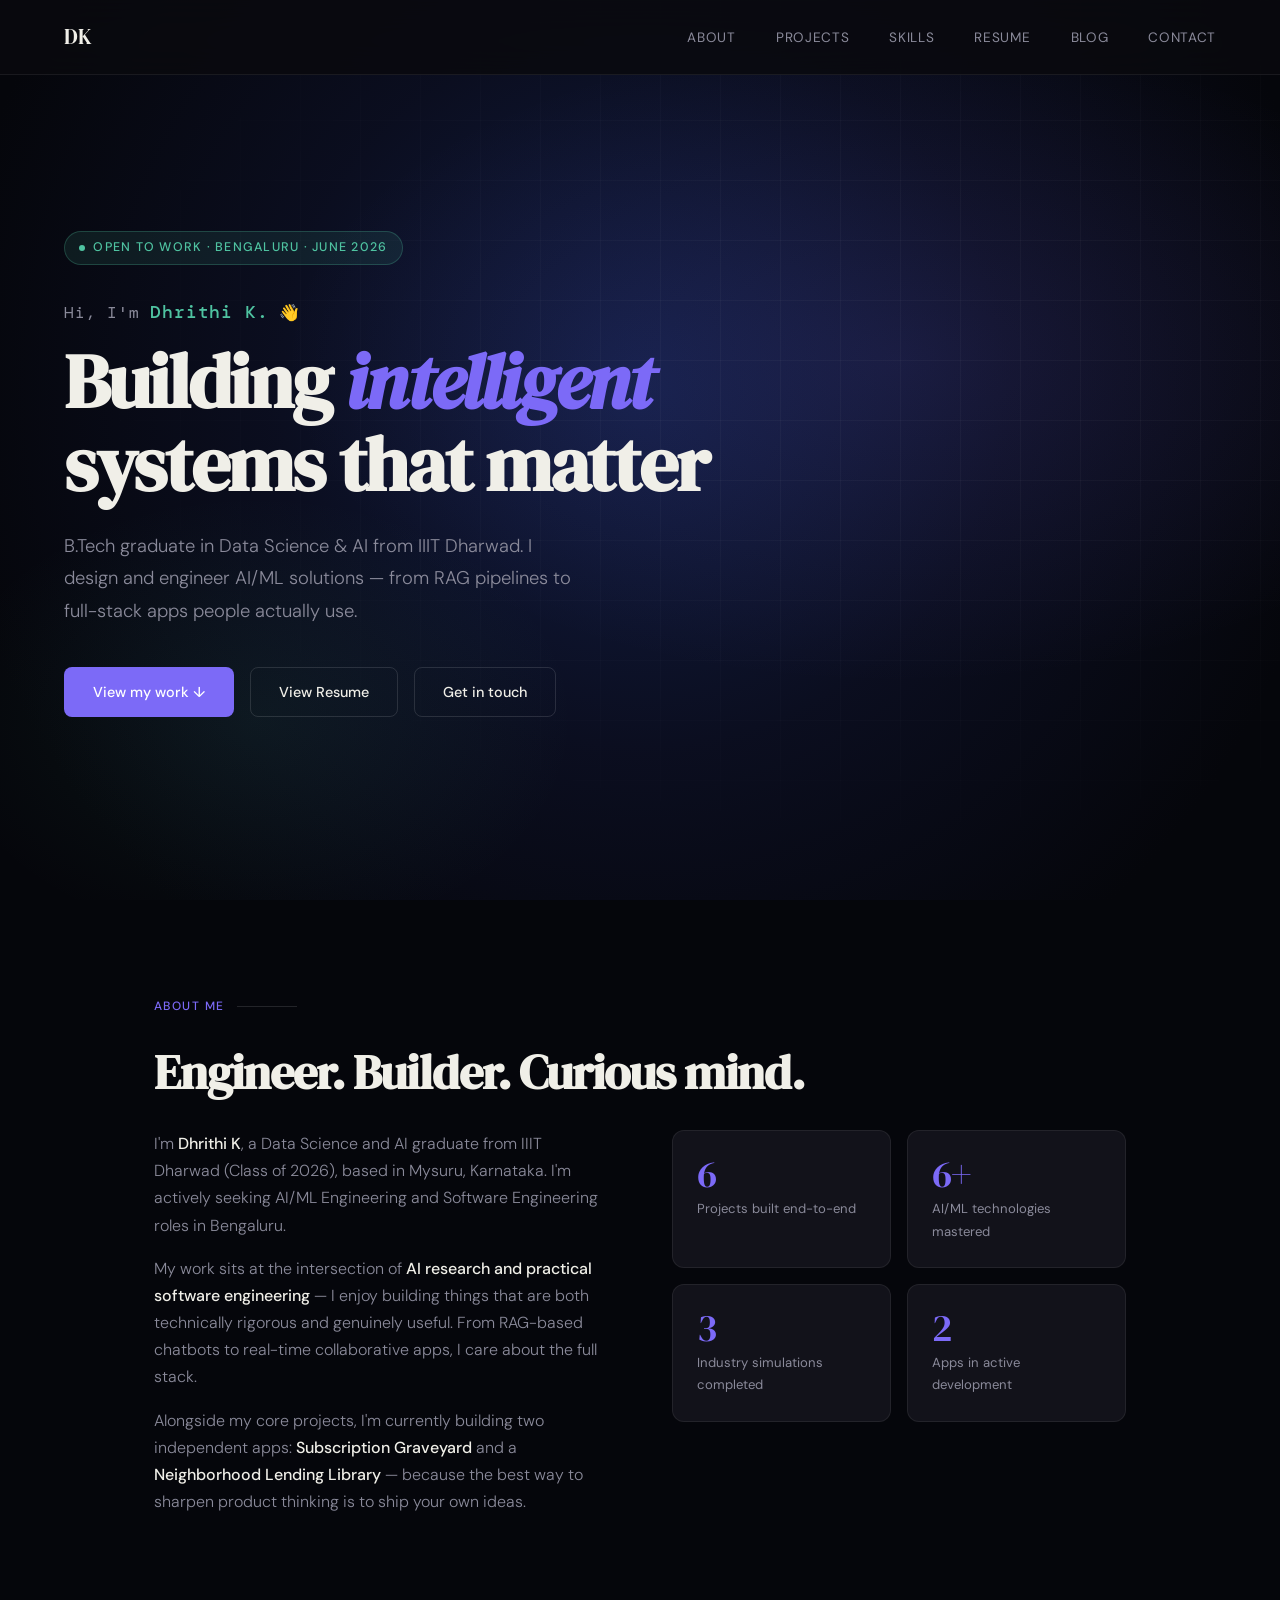
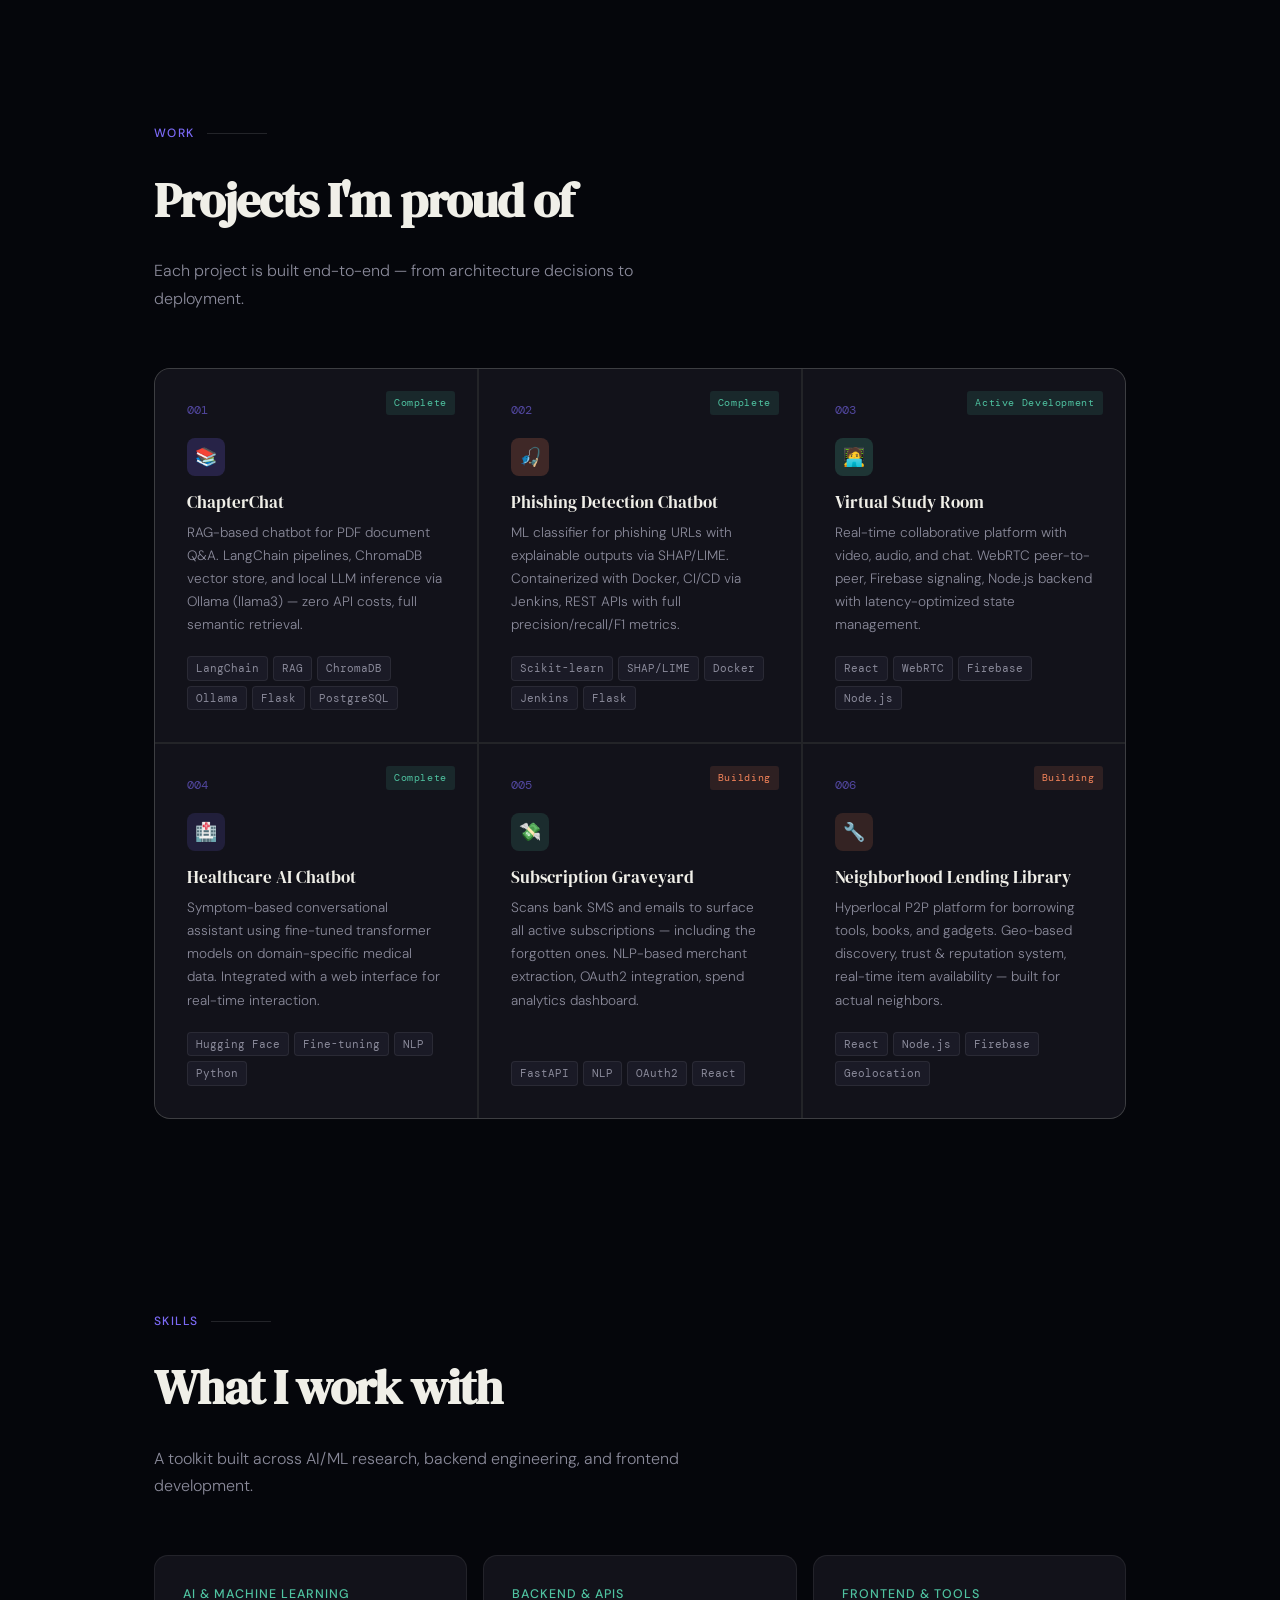
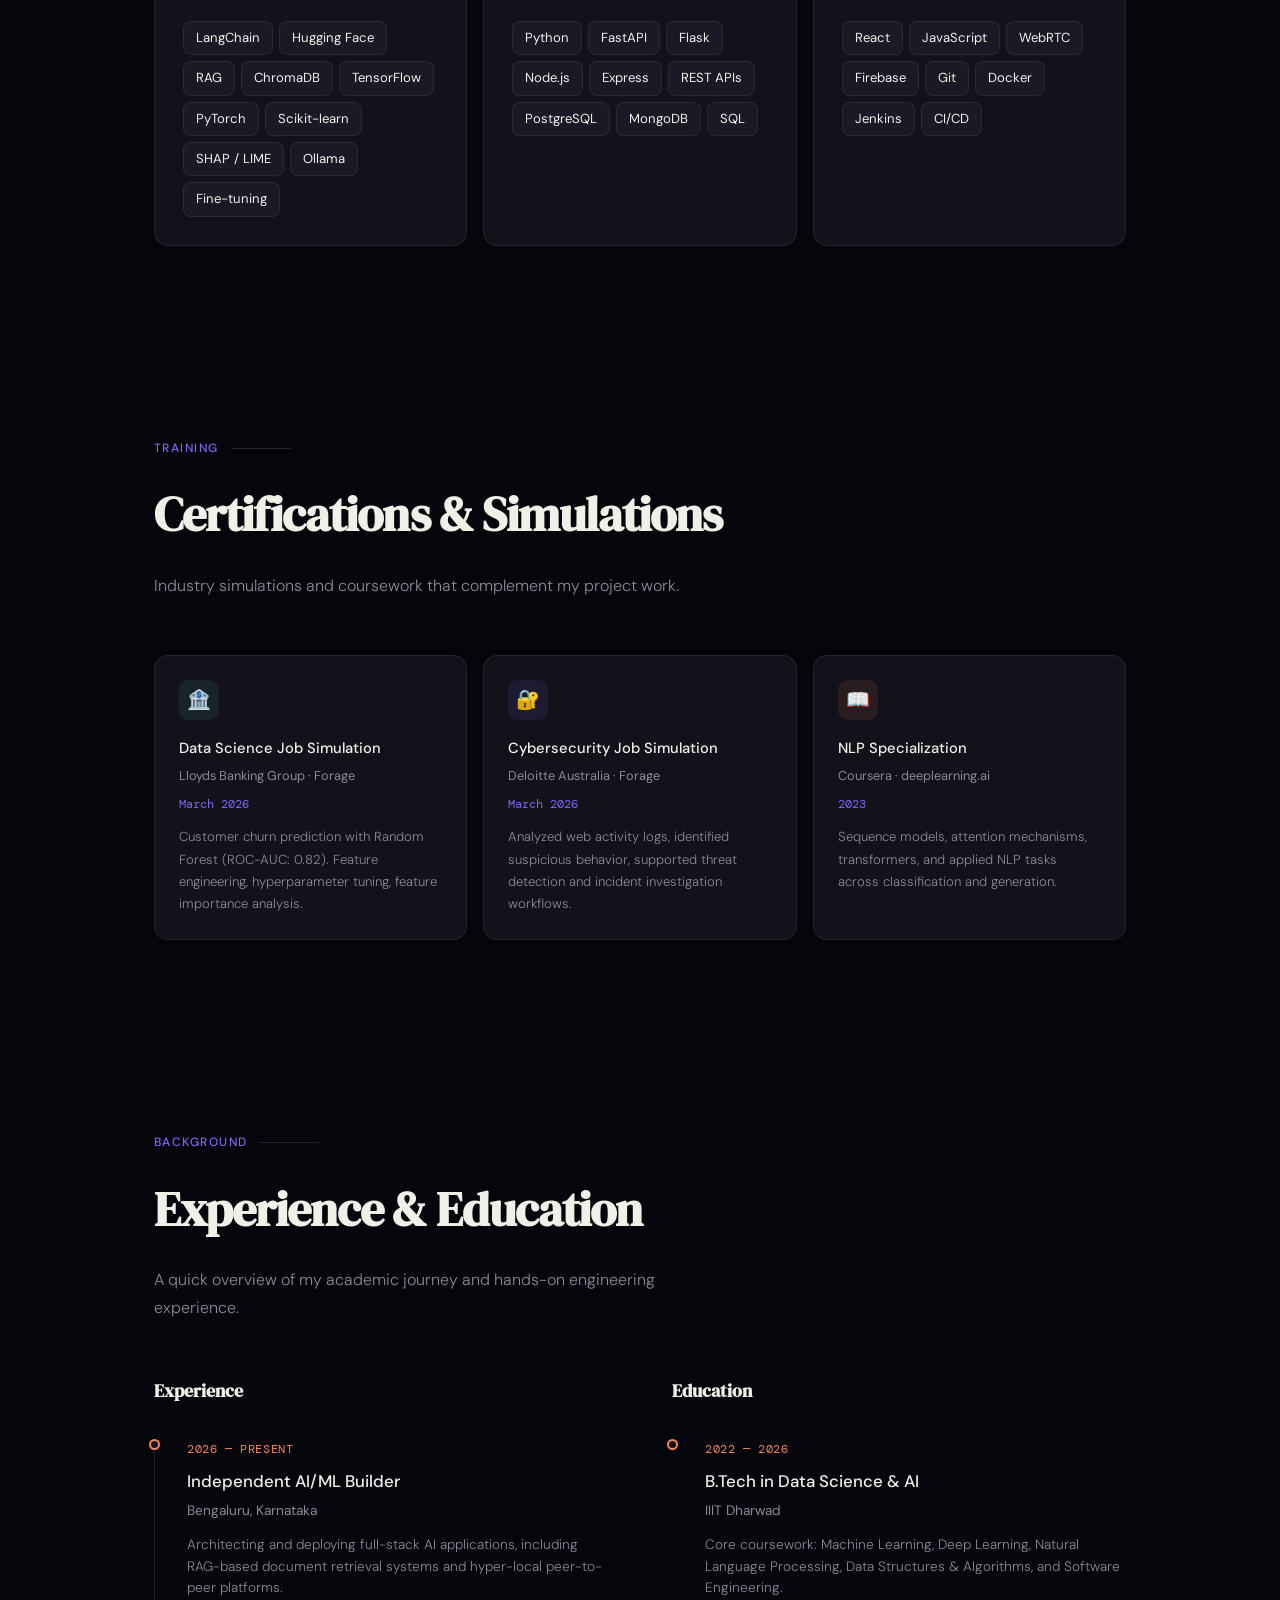
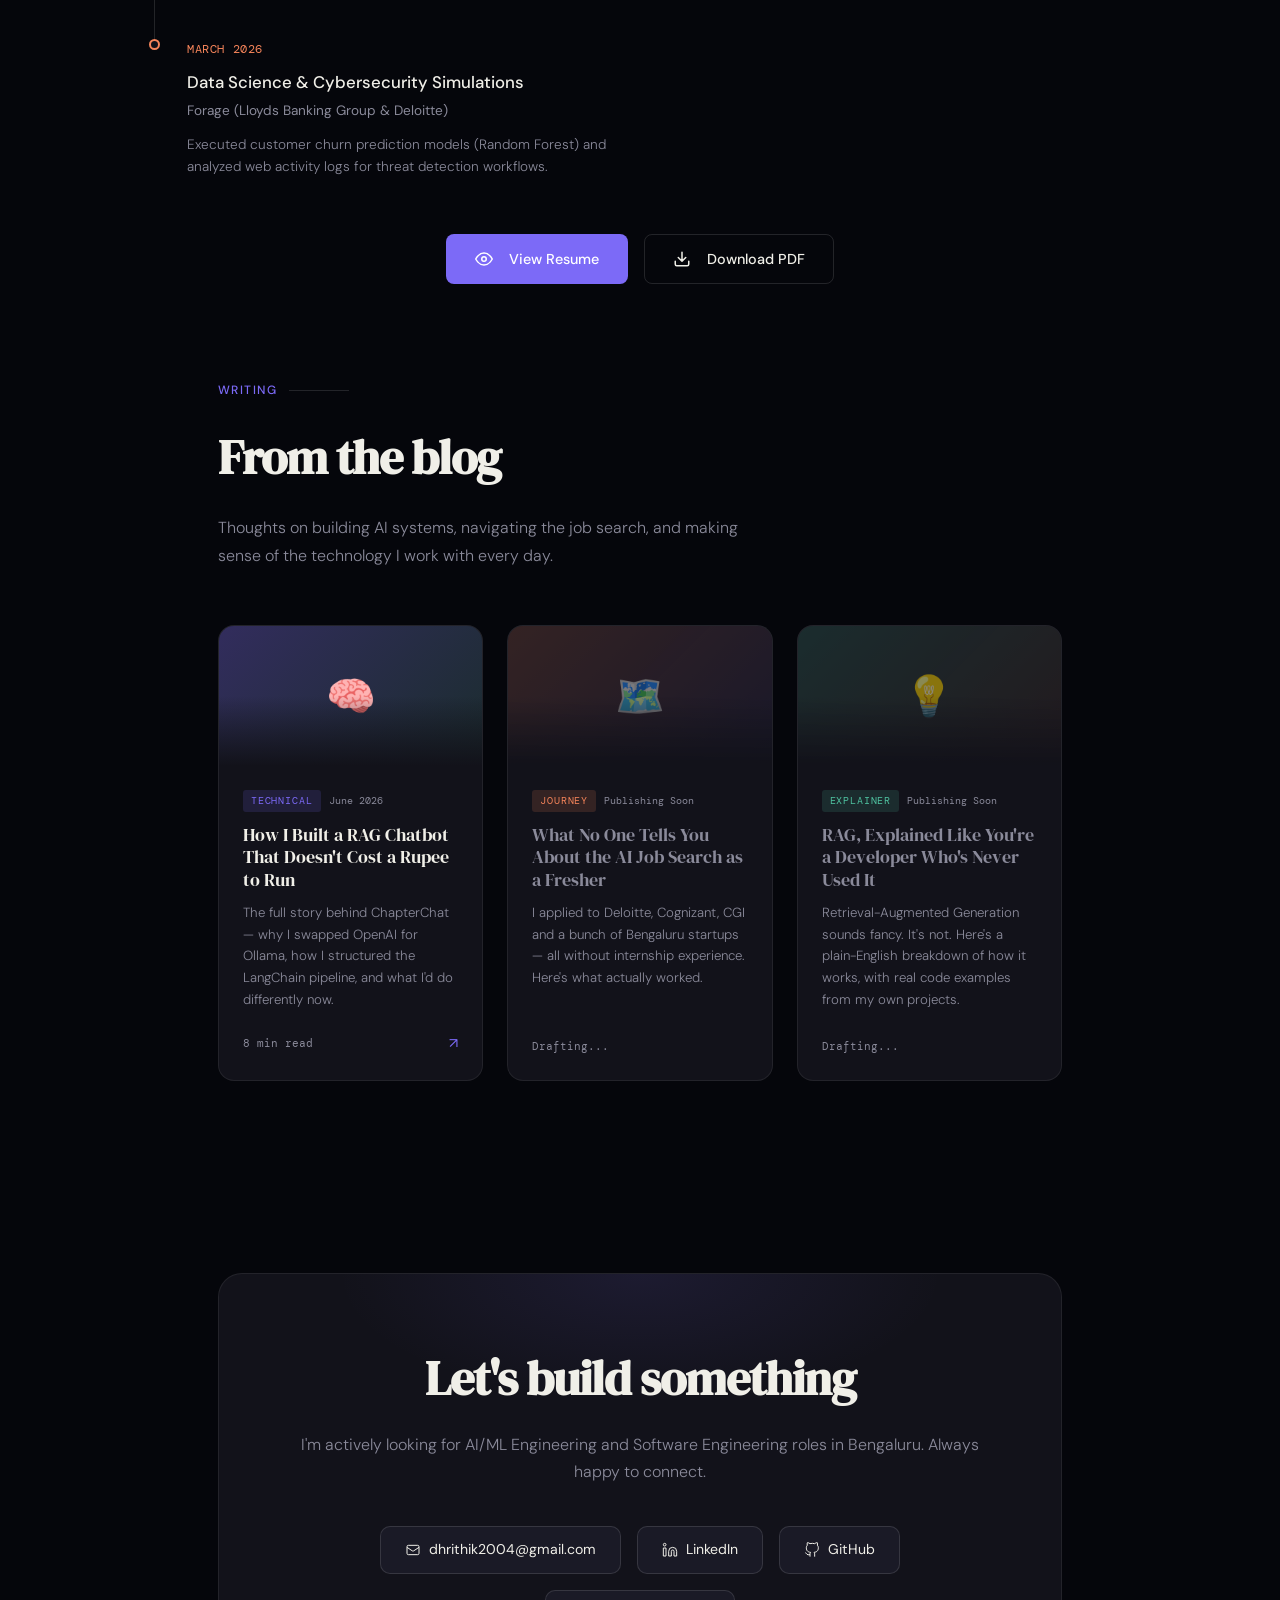
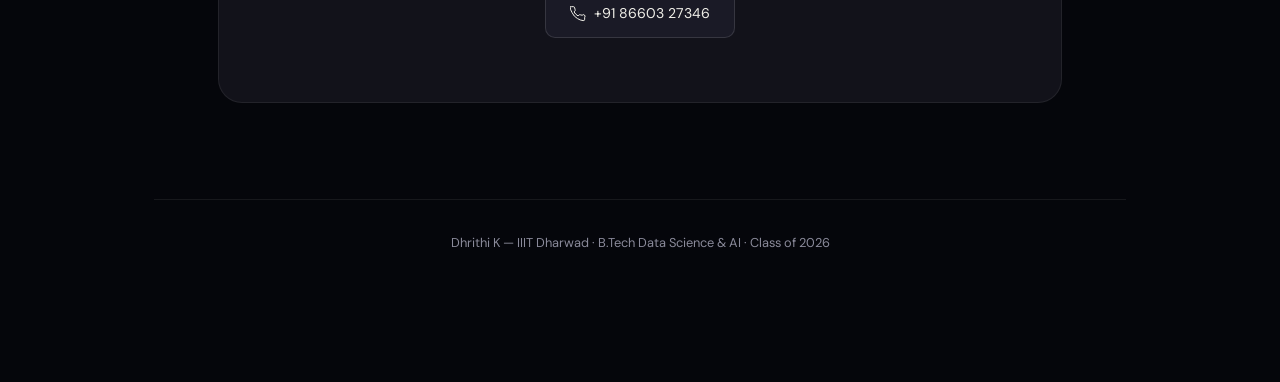
==== index.html @ 3d286304 "Add files via upload" ====
<!DOCTYPE html>
<html lang="en">
<head>
<meta charset="UTF-8">
<meta name="viewport" content="width=device-width, initial-scale=1.0">
<title>Dhrithi K — AI & Software Engineer</title>
<link rel="preconnect" href="https://fonts.googleapis.com">
<link rel="preconnect" href="https://fonts.gstatic.com" crossorigin>
<link href="https://fonts.googleapis.com/css2?family=DM+Serif+Display:ital@0;1&family=DM+Sans:opsz,wght@9..40,300;9..40,400;9..40,500&family=DM+Mono:wght@400;500&display=swap" rel="stylesheet">
<link rel="stylesheet" href="style.css">
</head>
<body>

<nav>
  <a href="#" class="nav-logo">DK</a>
  <ul class="nav-links">
    <li><a href="#about">About</a></li>
    <li><a href="#projects">Projects</a></li>
    <li><a href="#skills">Skills</a></li>
    <li><a href="#resume">Resume</a></li> 
    <li><a href="#blog">Blog</a></li>
    <li><a href="#contact">Contact</a></li>
  </ul>
</nav>

<div class="hero">
  <div class="hero-bg"></div>
  <div class="hero-grid"></div>
  <div class="hero-content">
    <div class="hero-tag">Open to Work · Bengaluru · June 2026</div>
    <div class="hero-name">Hi, I'm <span>Dhrithi K.</span> 👋</div>
    <h1>Building <em>intelligent</em><br>systems that matter</h1>
    <p class="hero-sub">B.Tech graduate in Data Science & AI from IIIT Dharwad. I design and engineer AI/ML solutions — from RAG pipelines to full-stack apps people actually use.</p>
    <!-- <div class="hero-actions">
      <a href="#projects" class="btn btn-primary">View my work ↓</a>
      <a href="#contact" class="btn btn-outline">Get in touch</a>
    </div> -->
    <div class="hero-actions">
      <a href="#projects" class="btn btn-primary">View my work ↓</a>
      <a href="Dhrithi_Resume.pdf" target="_blank" class="btn btn-outline">View Resume</a>
      <!-- <a href="Dhrithi_Resume.pdf" download class="btn btn-outline">Download</a> -->
      <a href="#contact" class="btn btn-outline">Get in touch</a>
    </div>

  </div>
</div>

<section id="about">
  <div class="section-label">About me</div>
  <h2>Engineer. Builder. Curious mind.</h2>
  <div class="about-grid fade-in">
    <div class="about-text">
      <p>I'm <strong>Dhrithi K</strong>, a Data Science and AI graduate from IIIT Dharwad (Class of 2026), based in Mysuru, Karnataka. I'm actively seeking AI/ML Engineering and Software Engineering roles in Bengaluru.</p>
      <p>My work sits at the intersection of <strong>AI research and practical software engineering</strong> — I enjoy building things that are both technically rigorous and genuinely useful. From RAG-based chatbots to real-time collaborative apps, I care about the full stack.</p>
      <p>Alongside my core projects, I'm currently building two independent apps: <strong>Subscription Graveyard</strong> and a <strong>Neighborhood Lending Library</strong> — because the best way to sharpen product thinking is to ship your own ideas.</p>
    </div>
    <div class="about-stats">
      <div class="stat-card"><div class="stat-num">6</div><div class="stat-label">Projects built end-to-end</div></div>
      <div class="stat-card"><div class="stat-num">6+</div><div class="stat-label">AI/ML technologies mastered</div></div>
      <div class="stat-card"><div class="stat-num">3</div><div class="stat-label">Industry simulations completed</div></div>
      <div class="stat-card"><div class="stat-num">2</div><div class="stat-label">Apps in active development</div></div>
    </div>
  </div>
</section>

<section id="projects">
  <div class="section-label">Work</div>
  <h2>Projects I'm proud of</h2>
  <p class="section-intro">Each project is built end-to-end — from architecture decisions to deployment.</p>
  <div class="projects-grid fade-in">
    <div class="project-card">
      <div class="project-number">001</div><span class="project-status status-live">Complete</span>
      <div class="project-icon">📚</div>
      <div class="project-name">ChapterChat</div>
      <p class="project-desc">RAG-based chatbot for PDF document Q&amp;A. LangChain pipelines, ChromaDB vector store, and local LLM inference via Ollama (llama3) — zero API costs, full semantic retrieval.</p>
      <div class="project-tags"><span class="tag">LangChain</span><span class="tag">RAG</span><span class="tag">ChromaDB</span><span class="tag">Ollama</span><span class="tag">Flask</span><span class="tag">PostgreSQL</span></div>
    </div>
    <div class="project-card">
      <div class="project-number">002</div><span class="project-status status-live">Complete</span>
      <div class="project-icon">🎣</div>
      <div class="project-name">Phishing Detection Chatbot</div>
      <p class="project-desc">ML classifier for phishing URLs with explainable outputs via SHAP/LIME. Containerized with Docker, CI/CD via Jenkins, REST APIs with full precision/recall/F1 metrics.</p>
      <div class="project-tags"><span class="tag">Scikit-learn</span><span class="tag">SHAP/LIME</span><span class="tag">Docker</span><span class="tag">Jenkins</span><span class="tag">Flask</span></div>
    </div>
    <div class="project-card">
      <div class="project-number">003</div><span class="project-status status-live">Active Development</span>
      <div class="project-icon">🧑‍💻</div>
      <div class="project-name">Virtual Study Room</div>
      <p class="project-desc">Real-time collaborative platform with video, audio, and chat. WebRTC peer-to-peer, Firebase signaling, Node.js backend with latency-optimized state management.</p>
      <div class="project-tags"><span class="tag">React</span><span class="tag">WebRTC</span><span class="tag">Firebase</span><span class="tag">Node.js</span></div>
    </div>
    <div class="project-card">
      <div class="project-number">004</div><span class="project-status status-live">Complete</span>
      <div class="project-icon">🏥</div>
      <div class="project-name">Healthcare AI Chatbot</div>
      <p class="project-desc">Symptom-based conversational assistant using fine-tuned transformer models on domain-specific medical data. Integrated with a web interface for real-time interaction.</p>
      <div class="project-tags"><span class="tag">Hugging Face</span><span class="tag">Fine-tuning</span><span class="tag">NLP</span><span class="tag">Python</span></div>
    </div>
    <div class="project-card">
      <div class="project-number">005</div><span class="project-status status-building">Building</span>
      <div class="project-icon">💸</div>
      <div class="project-name">Subscription Graveyard</div>
      <p class="project-desc">Scans bank SMS and emails to surface all active subscriptions — including the forgotten ones. NLP-based merchant extraction, OAuth2 integration, spend analytics dashboard.</p>
      <div class="project-tags"><span class="tag">FastAPI</span><span class="tag">NLP</span><span class="tag">OAuth2</span><span class="tag">React</span></div>
    </div>
    <div class="project-card">
      <div class="project-number">006</div><span class="project-status status-building">Building</span>
      <div class="project-icon">🔧</div>
      <div class="project-name">Neighborhood Lending Library</div>
      <p class="project-desc">Hyperlocal P2P platform for borrowing tools, books, and gadgets. Geo-based discovery, trust &amp; reputation system, real-time item availability — built for actual neighbors.</p>
      <div class="project-tags"><span class="tag">React</span><span class="tag">Node.js</span><span class="tag">Firebase</span><span class="tag">Geolocation</span></div>
    </div>
  </div>
</section>

<section id="skills">
  <div class="section-label">Skills</div>
  <h2>What I work with</h2>
  <p class="section-intro">A toolkit built across AI/ML research, backend engineering, and frontend development.</p>
  <div class="skills-grid fade-in">
    <div class="skill-group">
      <div class="skill-group-title">AI &amp; Machine Learning</div>
      <div class="skill-pills"><span class="skill-pill">LangChain</span><span class="skill-pill">Hugging Face</span><span class="skill-pill">RAG</span><span class="skill-pill">ChromaDB</span><span class="skill-pill">TensorFlow</span><span class="skill-pill">PyTorch</span><span class="skill-pill">Scikit-learn</span><span class="skill-pill">SHAP / LIME</span><span class="skill-pill">Ollama</span><span class="skill-pill">Fine-tuning</span></div>
    </div>
    <div class="skill-group">
      <div class="skill-group-title">Backend &amp; APIs</div>
      <div class="skill-pills"><span class="skill-pill">Python</span><span class="skill-pill">FastAPI</span><span class="skill-pill">Flask</span><span class="skill-pill">Node.js</span><span class="skill-pill">Express</span><span class="skill-pill">REST APIs</span><span class="skill-pill">PostgreSQL</span><span class="skill-pill">MongoDB</span><span class="skill-pill">SQL</span></div>
    </div>
    <div class="skill-group">
      <div class="skill-group-title">Frontend &amp; Tools</div>
      <div class="skill-pills"><span class="skill-pill">React</span><span class="skill-pill">JavaScript</span><span class="skill-pill">WebRTC</span><span class="skill-pill">Firebase</span><span class="skill-pill">Git</span><span class="skill-pill">Docker</span><span class="skill-pill">Jenkins</span><span class="skill-pill">CI/CD</span></div>
    </div>
  </div>
</section>

<section id="certs">
  <div class="section-label">Training</div>
  <h2>Certifications &amp; Simulations</h2>
  <p class="section-intro">Industry simulations and coursework that complement my project work.</p>
  <div class="certs-grid fade-in">
    <div class="cert-card"><div class="cert-icon" style="background:rgba(79,195,161,0.1);">🏦</div><div class="cert-name">Data Science Job Simulation</div><div class="cert-org">Lloyds Banking Group · Forage</div><div class="cert-date">March 2026</div><p style="font-size:0.82rem;color:var(--muted);margin-top:0.75rem;font-weight:300;">Customer churn prediction with Random Forest (ROC-AUC: 0.82). Feature engineering, hyperparameter tuning, feature importance analysis.</p></div>
    <div class="cert-card"><div class="cert-icon" style="background:rgba(124,106,247,0.1);">🔐</div><div class="cert-name">Cybersecurity Job Simulation</div><div class="cert-org">Deloitte Australia · Forage</div><div class="cert-date">March 2026</div><p style="font-size:0.82rem;color:var(--muted);margin-top:0.75rem;font-weight:300;">Analyzed web activity logs, identified suspicious behavior, supported threat detection and incident investigation workflows.</p></div>
    <div class="cert-card"><div class="cert-icon" style="background:rgba(245,132,90,0.1);">📖</div><div class="cert-name">NLP Specialization</div><div class="cert-org">Coursera · deeplearning.ai</div><div class="cert-date">2023</div><p style="font-size:0.82rem;color:var(--muted);margin-top:0.75rem;font-weight:300;">Sequence models, attention mechanisms, transformers, and applied NLP tasks across classification and generation.</p></div>
  </div>
</section>

<section id="resume">
  <div class="section-label">Background</div>
  <h2>Experience & Education</h2>
  <p class="section-intro">A quick overview of my academic journey and hands-on engineering experience.</p>

  <div class="resume-grid fade-in">
    
    <div class="resume-column">
      <h3 class="resume-col-title">Experience</h3>
      
      <div class="resume-item">
        <div class="resume-dot"></div>
        <div class="resume-date">2026 — Present</div>
        <h4 class="resume-role">Independent AI/ML Builder</h4>
        <div class="resume-org">Bengaluru, Karnataka</div>
        <p class="resume-desc">Architecting and deploying full-stack AI applications, including RAG-based document retrieval systems and hyper-local peer-to-peer platforms.</p>
      </div>

      <div class="resume-item">
        <div class="resume-dot"></div>
        <div class="resume-date">March 2026</div>
        <h4 class="resume-role">Data Science & Cybersecurity Simulations</h4>
        <div class="resume-org">Forage (Lloyds Banking Group & Deloitte)</div>
        <p class="resume-desc">Executed customer churn prediction models (Random Forest) and analyzed web activity logs for threat detection workflows.</p>
      </div>
    </div>

    <div class="resume-column">
      <h3 class="resume-col-title">Education</h3>
      
      <div class="resume-item">
        <div class="resume-dot"></div>
        <div class="resume-date">2022 — 2026</div>
        <h4 class="resume-role">B.Tech in Data Science & AI</h4>
        <div class="resume-org">IIIT Dharwad</div>
        <p class="resume-desc">Core coursework: Machine Learning, Deep Learning, Natural Language Processing, Data Structures & Algorithms, and Software Engineering.</p>
      </div>
    </div>

  </div>

  <div class="resume-actions fade-in" style="gap: 1rem; flex-wrap: wrap;">
    <a href="Dhrithi_Resume.pdf" target="_blank" class="btn btn-primary">
      <svg viewBox="0 0 24 24" fill="none" stroke="currentColor" stroke-width="2" stroke-linecap="round" stroke-linejoin="round"><path d="M1 12s4-8 11-8 11 8 11 8-4 8-11 8-11-8-11-8z"></path><circle cx="12" cy="12" r="3"></circle></svg>
      View Resume
    </a>

    <a href="Dhrithi_Resume.pdf" download class="btn btn-outline">
      <svg viewBox="0 0 24 24" fill="none" stroke="currentColor" stroke-width="2" stroke-linecap="round" stroke-linejoin="round"><path d="M21 15v4a2 2 0 01-2 2H5a2 2 0 01-2-2v-4M7 10l5 5 5-5M12 15V3"></path></svg>
      Download PDF
    </a>
  </div>

<!-- <section id="blog">
  <div class="section-label">Writing</div>
  <h2>From the blog</h2>
  <p class="section-intro">Thoughts on building AI systems, navigating the job search, and making sense of the technology I work with every day.</p>
  <div class="blog-grid fade-in">

    <a href="blog-chaperchat-rag.html" class="blog-card">
      <div class="blog-banner blog-banner-1">🧠</div>
      <div class="blog-body">
        <div class="blog-meta">
          <span class="blog-cat cat-technical">Technical</span>
          <span class="blog-date">June 2026</span>
        </div>
        <div class="blog-title">How I Built a RAG Chatbot That Doesn't Cost a Rupee to Run</div>
        <p class="blog-excerpt">The full story behind ChapterChat — why I swapped OpenAI for Ollama, how I structured the LangChain pipeline, and what I'd do differently now.</p>
        <div class="blog-read">
          <span class="blog-read-time">8 min read</span>
          <span class="blog-arrow">↗</span>
        </div>
      </div>
    </a>

    <a href="blog-job-search.html" class="blog-card">
      <div class="blog-banner blog-banner-2">🗺️</div>
      <div class="blog-body">
        <div class="blog-meta">
          <span class="blog-cat cat-journey">Journey</span>
          <span class="blog-date">June 2026</span>
        </div>
        <div class="blog-title">What No One Tells You About the AI Job Search as a Fresher</div>
        <p class="blog-excerpt">I applied to Deloitte, Cognizant, CGI and a bunch of Bengaluru startups — all without internship experience. Here's what actually worked.</p>
        <div class="blog-read">
          <span class="blog-read-time">6 min read</span>
          <span class="blog-arrow">↗</span>
        </div>
      </div>
    </a>

    <a href="blog-rag-explained.html" class="blog-card">
      <div class="blog-banner blog-banner-3">💡</div>
      <div class="blog-body">
        <div class="blog-meta">
          <span class="blog-cat cat-explainer">Explainer</span>
          <span class="blog-date">June 2026</span>
        </div>
        <div class="blog-title">RAG, Explained Like You're a Developer Who's Never Used It</div>
        <p class="blog-excerpt">Retrieval-Augmented Generation sounds fancy. It's not. Here's a plain-English breakdown of how it works, with real code examples from my own projects.</p>
        <div class="blog-read">
          <span class="blog-read-time">7 min read</span>
          <span class="blog-arrow">↗</span>
        </div>
      </div>
    </a>

  </div>
</section> -->

<section id="blog">
  <div class="section-label">Writing</div>
  <h2>From the blog</h2>
  <p class="section-intro">Thoughts on building AI systems, navigating the job search, and making sense of the technology I work with every day.</p>
  <div class="blog-grid fade-in">

    <a href="https://code-coffee-curiosity.hashnode.dev/how-i-built-a-rag-chatbot-that-doesnt-cost-a-rupee-to-run" target="_blank" class="blog-card">
      <div class="blog-banner blog-banner-1">🧠</div>
      <div class="blog-body">
        <div class="blog-meta">
          <span class="blog-cat cat-technical">Technical</span>
          <span class="blog-date">June 2026</span>
        </div>
        <div class="blog-title">How I Built a RAG Chatbot That Doesn't Cost a Rupee to Run</div>
        <p class="blog-excerpt">The full story behind ChapterChat — why I swapped OpenAI for Ollama, how I structured the LangChain pipeline, and what I'd do differently now.</p>
        <div class="blog-read">
          <span class="blog-read-time">8 min read</span>
          <span class="blog-arrow">↗</span>
        </div>
      </div>
    </a>

    <a href="#blog" class="blog-card" style="cursor: default;">
      <div class="blog-banner blog-banner-2" style="opacity: 0.5;">🗺️</div>
      <div class="blog-body">
        <div class="blog-meta">
          <span class="blog-cat cat-journey">Journey</span>
          <span class="blog-date">Publishing Soon</span>
        </div>
        <div class="blog-title" style="color: var(--muted);">What No One Tells You About the AI Job Search as a Fresher</div>
        <p class="blog-excerpt">I applied to Deloitte, Cognizant, CGI and a bunch of Bengaluru startups — all without internship experience. Here's what actually worked.</p>
        <div class="blog-read">
          <span class="blog-read-time">Drafting...</span>
        </div>
      </div>
    </a>

    <a href="#blog" class="blog-card" style="cursor: default;">
      <div class="blog-banner blog-banner-3" style="opacity: 0.5;">💡</div>
      <div class="blog-body">
        <div class="blog-meta">
          <span class="blog-cat cat-explainer">Explainer</span>
          <span class="blog-date">Publishing Soon</span>
        </div>
        <div class="blog-title" style="color: var(--muted);">RAG, Explained Like You're a Developer Who's Never Used It</div>
        <p class="blog-excerpt">Retrieval-Augmented Generation sounds fancy. It's not. Here's a plain-English breakdown of how it works, with real code examples from my own projects.</p>
        <div class="blog-read">
          <span class="blog-read-time">Drafting...</span>
        </div>
      </div>
    </a>

  </div>
</section>

<section id="contact">
  <div class="contact-wrapper fade-in">
    <h2>Let's build something</h2>
    <p class="contact-sub">I'm actively looking for AI/ML Engineering and Software Engineering roles in Bengaluru. Always happy to connect.</p>
    <div class="contact-links">
      <a href="mailto:dhrithik2004@gmail.com" class="contact-link"><svg viewBox="0 0 24 24" fill="none" stroke="currentColor" stroke-width="1.5"><path d="M3 8l7.89 5.26a2 2 0 002.22 0L21 8M5 19h14a2 2 0 002-2V7a2 2 0 00-2-2H5a2 2 0 00-2 2v10a2 2 0 002 2z"/></svg>dhrithik2004@gmail.com</a>
      <a href="https://linkedin.com/in/dhrithi-k-17024b25a" target="_blank" class="contact-link"><svg viewBox="0 0 24 24" fill="none" stroke="currentColor" stroke-width="1.5"><path d="M16 8a6 6 0 016 6v7h-4v-7a2 2 0 00-2-2 2 2 0 00-2 2v7h-4v-7a6 6 0 016-6zM2 9h4v12H2z"/><circle cx="4" cy="4" r="2"/></svg>LinkedIn</a>
      <a href="https://github.com/DHRITHI-K" target="_blank" class="contact-link"><svg viewBox="0 0 24 24" fill="none" stroke="currentColor" stroke-width="1.5"><path d="M9 19c-5 1.5-5-2.5-7-3m14 6v-3.87a3.37 3.37 0 00-.94-2.61c3.14-.35 6.44-1.54 6.44-7A5.44 5.44 0 0020 4.77 5.07 5.07 0 0019.91 1S18.73.65 16 2.48a13.38 13.38 0 00-7 0C6.27.65 5.09 1 5.09 1A5.07 5.07 0 005 4.77a5.44 5.44 0 00-1.5 3.78c0 5.42 3.3 6.61 6.44 7A3.37 3.37 0 009 18.13V22"/></svg>GitHub</a>
      <a href="tel:+918660327346" class="contact-link"><svg viewBox="0 0 24 24" fill="none" stroke="currentColor" stroke-width="1.5"><path d="M22 16.92v3a2 2 0 01-2.18 2 19.79 19.79 0 01-8.63-3.07A19.5 19.5 0 013.07 9.81a19.79 19.79 0 01-3.07-8.67A2 2 0 012 1h3a2 2 0 012 1.72c.127.96.361 1.903.7 2.81a2 2 0 01-.45 2.11L6.09 8.91a16 16 0 006 6l1.27-1.27a2 2 0 012.11-.45c.907.339 1.85.573 2.81.7A2 2 0 0122 16.92z"/></svg>+91 86603 27346</a>
    </div>
  </div>
</section>

<footer><p>Dhrithi K &mdash; IIIT Dharwad &middot; B.Tech Data Science &amp; AI &middot; Class of 2026</p></footer>

<script src="script.js" defer></script>
</body>
</html>
---- style.css ----
:root {
    --bg: #0a0a0f;
    --surface: #12121a;
    --surface2: #1a1a26;
    --border: rgba(255, 255, 255, 0.07);
    --border2: rgba(255, 255, 255, 0.12);
    --text: #f0efe8;
    --muted: #8a8a9a;
    --accent: #7c6af7;
    --accent2: #4fc3a1;
    --accent3: #f5845a;
    --glow: rgba(124, 106, 247, 0.15);
}

*,
*::before,
*::after {
    box-sizing: border-box;
    margin: 0;
    padding: 0;
}

html {
    scroll-behavior: smooth;
}

/* body {
    font-family: 'DM Sans', sans-serif;
    background: var(--bg);
    color: var(--text);
    font-size: 16px;
    line-height: 1.7;
    overflow-x: hidden;
} */

body { 
  font-family: 'DM Sans', sans-serif; 
  
  /* Pure dark base for the outermost vignette edges */
  background-color: #05060b; 
  
  /* The exact centered Gemini deep indigo glow effect */
  background-image: radial-gradient(
    circle at 50% 43%, 
    rgba(28, 48, 114, 0.55) 0%,    /* Core rich blue-indigo glow */
    rgba(11, 14, 32, 0.95) 45%,    /* Smooth mid-tone transition blend */
    #05060b 85%                    /* Fades completely into the background edges */
  );
  
  background-attachment: fixed; /* Keeps the centered spotlight perfectly locked behind your hero content as you scroll */
  color: var(--text); 
  line-height: 1.7; 
  overflow-x: hidden; 
}

nav {
    position: fixed;
    top: 0;
    left: 0;
    right: 0;
    z-index: 100;
    display: flex;
    align-items: center;
    justify-content: space-between;
    padding: 1.2rem 4rem;
    background: rgba(10, 10, 15, 0.85);
    backdrop-filter: blur(16px);
    border-bottom: 0.5px solid var(--border);
}

.nav-logo {
    font-family: 'DM Serif Display', serif;
    font-size: 1.3rem;
    color: var(--text);
    text-decoration: none;
    letter-spacing: -0.02em;
}

.nav-links {
    display: flex;
    gap: 2.5rem;
    list-style: none;
}

.nav-links a {
    font-size: 0.85rem;
    font-weight: 400;
    letter-spacing: 0.05em;
    text-transform: uppercase;
    color: var(--muted);
    text-decoration: none;
    transition: color 0.2s;
}

.nav-links a:hover {
    color: var(--text);
}

.hero {
    min-height: 100vh;
    display: flex;
    align-items: center;
    padding: 7rem 4rem 4rem;
    position: relative;
    overflow: hidden;
}

.hero-bg {
    position: absolute;
    inset: 0;
    z-index: 0;
    background: radial-gradient(ellipse 80% 60% at 70% 40%, rgba(124, 106, 247, 0.12) 0%, transparent 60%), radial-gradient(ellipse 50% 50% at 20% 80%, rgba(79, 195, 161, 0.08) 0%, transparent 50%);
}

.hero-grid {
    position: absolute;
    inset: 0;
    z-index: 0;
    background-image: linear-gradient(rgba(255, 255, 255, 0.03) 1px, transparent 1px), linear-gradient(90deg, rgba(255, 255, 255, 0.03) 1px, transparent 1px);
    background-size: 60px 60px;
    mask-image: radial-gradient(ellipse at 70% 40%, black 20%, transparent 70%);
}

.hero-name {
    font-family: 'DM Mono', monospace;
    font-size: 1rem;
    color: var(--muted);
    margin-bottom: 0.75rem;
    display: block;
    letter-spacing: 0.05em;
}

.hero-name span {
    color: var(--accent2);
    /* This uses your existing Teal color */
    font-weight: 500;
    font-size: 1.15rem;
}

.hero-content {
    position: relative;
    z-index: 1;
    max-width: 720px;
}

.hero-tag {
    display: inline-flex;
    align-items: center;
    gap: 8px;
    font-size: 0.78rem;
    letter-spacing: 0.1em;
    text-transform: uppercase;
    color: var(--accent2);
    font-weight: 500;
    background: rgba(79, 195, 161, 0.1);
    border: 0.5px solid rgba(79, 195, 161, 0.25);
    padding: 0.35rem 0.9rem;
    border-radius: 100px;
    margin-bottom: 2rem;
}

.hero-tag::before {
    content: '';
    width: 6px;
    height: 6px;
    border-radius: 50%;
    background: var(--accent2);
    animation: pulse 2s infinite;
}

@keyframes pulse {

    0%,
    100% {
        opacity: 1;
        transform: scale(1);
    }

    50% {
        opacity: 0.5;
        transform: scale(0.85);
    }
}

h1 {
    font-family: 'DM Serif Display', serif;
    font-size: clamp(3rem, 6vw, 5.5rem);
    line-height: 1.08;
    letter-spacing: -0.03em;
    margin-bottom: 1.5rem;
}

h1 em {
    font-style: italic;
    color: var(--accent);
}

.hero-sub {
    font-size: 1.15rem;
    color: var(--muted);
    max-width: 520px;
    line-height: 1.75;
    margin-bottom: 2.5rem;
    font-weight: 300;
}

.hero-actions {
    display: flex;
    gap: 1rem;
    flex-wrap: wrap;
}

.btn {
    display: inline-flex;
    align-items: center;
    gap: 8px;
    padding: 0.75rem 1.75rem;
    border-radius: 8px;
    font-family: 'DM Sans', sans-serif;
    font-size: 0.9rem;
    font-weight: 500;
    text-decoration: none;
    cursor: pointer;
    transition: all 0.2s;
    border: 1px solid transparent;
}

.btn-primary {
    background: var(--accent);
    color: #fff;
}

.btn-primary:hover {
    background: #8f7ef9;
    box-shadow: 0 0 24px var(--glow);
    transform: translateY(-1px);
}

.btn-outline {
    background: transparent;
    color: var(--text);
    border-color: var(--border2);
}

.btn-outline:hover {
    background: var(--surface);
    transform: translateY(-1px);
}

section {
    padding: 6rem 4rem;
    max-width: 1100px;
    margin: 0 auto;
}

.section-label {
    font-size: 0.75rem;
    letter-spacing: 0.12em;
    text-transform: uppercase;
    color: var(--accent);
    font-weight: 500;
    display: flex;
    align-items: center;
    gap: 12px;
    margin-bottom: 1rem;
}

.section-label::after {
    content: '';
    flex: 1;
    height: 0.5px;
    background: var(--border2);
    max-width: 60px;
}

h2 {
    font-family: 'DM Serif Display', serif;
    font-size: clamp(2rem, 4vw, 3rem);
    letter-spacing: -0.02em;
    margin-bottom: 1rem;
}

.section-intro {
    color: var(--muted);
    max-width: 560px;
    margin-bottom: 3.5rem;
    font-weight: 300;
}

.about-grid {
    display: grid;
    grid-template-columns: 1fr 1fr;
    gap: 4rem;
    align-items: start;
}

.about-text p {
    color: var(--muted);
    margin-bottom: 1rem;
    font-weight: 300;
}

.about-text p strong {
    color: var(--text);
    font-weight: 500;
}

.about-stats {
    display: grid;
    grid-template-columns: 1fr 1fr;
    gap: 1rem;
}

.stat-card {
    background: var(--surface);
    border: 0.5px solid var(--border);
    border-radius: 12px;
    padding: 1.5rem;
    transition: border-color 0.2s, transform 0.2s;
}

.stat-card:hover {
    border-color: var(--border2);
    transform: translateY(-2px);
}

.stat-num {
    font-family: 'DM Serif Display', serif;
    font-size: 2.4rem;
    color: var(--accent);
    letter-spacing: -0.03em;
    line-height: 1;
}

.stat-label {
    font-size: 0.82rem;
    color: var(--muted);
    margin-top: 0.3rem;
}

.projects-grid {
    display: grid;
    grid-template-columns: repeat(3, 1fr);
    gap: 1.5px;
    background: var(--border2);
    border: 0.5px solid var(--border2);
    border-radius: 16px;
    overflow: hidden;
}

.project-card {
    background: var(--surface);
    padding: 2rem;
    display: flex;
    flex-direction: column;
    transition: background 0.2s;
    position: relative;
    cursor: default;
}

.project-card:hover {
    background: var(--surface2);
}

.project-card:hover::before {
    content: '';
    position: absolute;
    top: 0;
    left: 0;
    right: 0;
    height: 2px;
    background: linear-gradient(90deg, var(--accent), var(--accent2));
}

.project-number {
    font-family: 'DM Mono', monospace;
    font-size: 0.72rem;
    color: var(--accent);
    margin-bottom: 1.1rem;
    opacity: 0.6;
}

.project-status {
    position: absolute;
    top: 1.4rem;
    right: 1.4rem;
    font-family: 'DM Mono', monospace;
    font-size: 0.65rem;
    letter-spacing: 0.06em;
    padding: 3px 8px;
    border-radius: 3px;
}

.status-live {
    background: rgba(79, 195, 161, 0.12);
    color: var(--accent2);
}

.status-building {
    background: rgba(245, 132, 90, 0.12);
    color: var(--accent3);
}

.project-icon {
    width: 38px;
    height: 38px;
    border-radius: 8px;
    display: flex;
    align-items: center;
    justify-content: center;
    margin-bottom: 1rem;
    font-size: 18px;
    flex-shrink: 0;
}

.project-card:nth-child(1) .project-icon {
    background: rgba(124, 106, 247, 0.2);
}

.project-card:nth-child(2) .project-icon {
    background: rgba(245, 132, 90, 0.2);
}

.project-card:nth-child(3) .project-icon {
    background: rgba(79, 195, 161, 0.2);
}

.project-card:nth-child(4) .project-icon {
    background: rgba(124, 106, 247, 0.15);
}

.project-card:nth-child(5) .project-icon {
    background: rgba(79, 195, 161, 0.15);
}

.project-card:nth-child(6) .project-icon {
    background: rgba(245, 132, 90, 0.15);
}

.project-name {
    font-family: 'DM Serif Display', serif;
    font-size: 1.05rem;
    color: var(--text);
    margin-bottom: 0.5rem;
    line-height: 1.25;
}

.project-desc {
    font-size: 0.85rem;
    color: var(--muted);
    line-height: 1.7;
    margin-bottom: 1.25rem;
    flex: 1;
    font-weight: 300;
}

.project-tags {
    display: flex;
    flex-wrap: wrap;
    gap: 5px;
}

.tag {
    font-family: 'DM Mono', monospace;
    font-size: 0.68rem;
    color: var(--muted);
    background: var(--surface2);
    border: 0.5px solid var(--border);
    border-radius: 4px;
    padding: 2px 8px;
}

.skills-grid {
    display: grid;
    grid-template-columns: repeat(3, 1fr);
    gap: 1rem;
}

.skill-group {
    background: var(--surface);
    border: 0.5px solid var(--border);
    border-radius: 14px;
    padding: 1.75rem;
}

.skill-group-title {
    font-size: 0.78rem;
    letter-spacing: 0.08em;
    text-transform: uppercase;
    color: var(--accent2);
    font-weight: 500;
    margin-bottom: 1rem;
}

.skill-pills {
    display: flex;
    flex-wrap: wrap;
    gap: 6px;
}

.skill-pill {
    font-size: 0.82rem;
    color: var(--text);
    background: var(--surface2);
    border: 0.5px solid var(--border);
    border-radius: 8px;
    padding: 5px 12px;
    font-weight: 400;
    transition: border-color 0.2s;
}

.skill-pill:hover {
    border-color: var(--accent);
}

.certs-grid {
    display: grid;
    grid-template-columns: repeat(3, 1fr);
    gap: 1rem;
}

.cert-card {
    background: var(--surface);
    border: 0.5px solid var(--border);
    border-radius: 14px;
    padding: 1.5rem;
    transition: all 0.2s;
}

.cert-card:hover {
    border-color: var(--border2);
    transform: translateY(-2px);
}

.cert-icon {
    width: 40px;
    height: 40px;
    border-radius: 10px;
    display: flex;
    align-items: center;
    justify-content: center;
    font-size: 1.2rem;
    margin-bottom: 1rem;
}

.cert-name {
    font-size: 0.92rem;
    font-weight: 500;
    margin-bottom: 0.25rem;
}

.cert-org {
    font-size: 0.8rem;
    color: var(--muted);
    margin-bottom: 0.5rem;
}

.cert-date {
    font-family: 'DM Mono', monospace;
    font-size: 0.72rem;
    color: var(--accent);
}

/* ── RESUME SECTION ── */
.resume-grid {
    display: grid;
    grid-template-columns: 1fr 1fr;
    gap: 4rem;
    margin-bottom: 3.5rem;
}

.resume-col-title {
    font-size: 1.1rem;
    color: var(--text);
    margin-bottom: 2rem;
    font-family: 'DM Serif Display', serif;
}

.resume-item {
    position: relative;
    padding-left: 2rem;
    padding-bottom: 2.5rem;
    border-left: 1px solid var(--border2);
}

.resume-item:last-child {
    border-left-color: transparent;
    padding-bottom: 0;
}

.resume-dot {
    position: absolute;
    left: -6px;
    top: 0;
    width: 11px;
    height: 11px;
    border-radius: 50%;
    background: var(--surface);
    border: 2px solid var(--accent3);
    transition: background 0.2s;
}

.resume-item:hover .resume-dot {
    background: var(--accent3);
    box-shadow: 0 0 10px var(--glow);
}

.resume-date {
    font-family: 'DM Mono', monospace;
    font-size: 0.75rem;
    color: var(--accent3);
    margin-bottom: 0.5rem;
    text-transform: uppercase;
    letter-spacing: 0.05em;
}

.resume-role {
    font-size: 1.05rem;
    font-weight: 500;
    color: var(--text);
    margin-bottom: 0.2rem;
}

.resume-org {
    font-size: 0.85rem;
    color: var(--muted);
    margin-bottom: 0.75rem;
}

.resume-desc {
    font-size: 0.85rem;
    color: var(--muted);
    line-height: 1.6;
    font-weight: 300;
}

.resume-actions {
    display: flex;
    justify-content: center;
}

.resume-actions svg {
    width: 18px;
    height: 18px;
    margin-right: 8px;
}

/* ── BLOG SECTION ── */
.blog-grid {
    display: grid;
    grid-template-columns: repeat(3, 1fr);
    gap: 1.5rem;
}

.blog-card {
    background: var(--surface);
    border: 0.5px solid var(--border);
    border-radius: 16px;
    overflow: hidden;
    display: flex;
    flex-direction: column;
    transition: all 0.25s;
    text-decoration: none;
    color: inherit;
}

.blog-card:hover {
    border-color: var(--border2);
    transform: translateY(-4px);
    box-shadow: 0 12px 40px rgba(0, 0, 0, 0.3);
}

.blog-card:hover .blog-arrow {
    transform: translate(3px, -3px);
}

.blog-banner {
    height: 140px;
    display: flex;
    align-items: center;
    justify-content: center;
    font-size: 2.5rem;
    position: relative;
    overflow: hidden;
}

.blog-banner-1 {
    background: linear-gradient(135deg, rgba(124, 106, 247, 0.3) 0%, rgba(79, 195, 161, 0.15) 100%);
}

.blog-banner-2 {
    background: linear-gradient(135deg, rgba(245, 132, 90, 0.3) 0%, rgba(124, 106, 247, 0.15) 100%);
}

.blog-banner-3 {
    background: linear-gradient(135deg, rgba(79, 195, 161, 0.3) 0%, rgba(245, 132, 90, 0.15) 100%);
}

.blog-banner::after {
    content: '';
    position: absolute;
    inset: 0;
    background: linear-gradient(to bottom, transparent 50%, var(--surface) 100%);
}

.blog-body {
    padding: 1.5rem;
    flex: 1;
    display: flex;
    flex-direction: column;
}

.blog-meta {
    display: flex;
    align-items: center;
    gap: 8px;
    margin-bottom: 0.75rem;
}

.blog-cat {
    font-family: 'DM Mono', monospace;
    font-size: 0.65rem;
    letter-spacing: 0.08em;
    padding: 2px 8px;
    border-radius: 3px;
    text-transform: uppercase;
}

.cat-technical {
    background: rgba(124, 106, 247, 0.15);
    color: var(--accent);
}

.cat-journey {
    background: rgba(245, 132, 90, 0.15);
    color: var(--accent3);
}

.cat-explainer {
    background: rgba(79, 195, 161, 0.15);
    color: var(--accent2);
}

.blog-date {
    font-family: 'DM Mono', monospace;
    font-size: 0.65rem;
    color: var(--muted);
}

.blog-title {
    font-family: 'DM Serif Display', serif;
    font-size: 1.1rem;
    line-height: 1.3;
    color: var(--text);
    margin-bottom: 0.6rem;
}

.blog-excerpt {
    font-size: 0.83rem;
    color: var(--muted);
    line-height: 1.65;
    font-weight: 300;
    flex: 1;
    margin-bottom: 1.25rem;
}

.blog-read {
    display: flex;
    align-items: center;
    justify-content: space-between;
}

.blog-read-time {
    font-family: 'DM Mono', monospace;
    font-size: 0.68rem;
    color: var(--muted);
}

.blog-arrow {
    font-size: 0.9rem;
    color: var(--accent);
    transition: transform 0.2s;
}

.contact-wrapper {
    background: var(--surface);
    border: 0.5px solid var(--border);
    border-radius: 24px;
    padding: 4rem;
    text-align: center;
    position: relative;
    overflow: hidden;
}

.contact-wrapper::before {
    content: '';
    position: absolute;
    inset: 0;
    background: radial-gradient(ellipse 60% 50% at 50% 0%, rgba(124, 106, 247, 0.1) 0%, transparent 60%);
    pointer-events: none;
}

.contact-wrapper h2 {
    position: relative;
    margin-bottom: 0.75rem;
}

.contact-sub {
    position: relative;
    color: var(--muted);
    margin-bottom: 2.5rem;
    font-weight: 300;
}

.contact-links {
    position: relative;
    display: flex;
    justify-content: center;
    gap: 1rem;
    flex-wrap: wrap;
}

.contact-link {
    display: inline-flex;
    align-items: center;
    gap: 8px;
    padding: 0.7rem 1.5rem;
    border-radius: 10px;
    background: var(--surface2);
    border: 0.5px solid var(--border2);
    color: var(--text);
    text-decoration: none;
    font-size: 0.88rem;
    transition: all 0.2s;
}

.contact-link:hover {
    border-color: var(--accent);
    color: var(--accent);
    transform: translateY(-2px);
}

.contact-link svg {
    width: 16px;
    height: 16px;
}

footer {
    text-align: center;
    padding: 2rem 4rem;
    border-top: 0.5px solid var(--border);
    color: var(--muted);
    font-size: 0.8rem;
}

.fade-in {
    opacity: 0;
    transform: translateY(20px);
    transition: opacity 0.6s ease, transform 0.6s ease;
}

.fade-in.visible {
    opacity: 1;
    transform: translateY(0);
}

/* @media (max-width: 900px) { .projects-grid { grid-template-columns: repeat(2, 1fr); } .blog-grid { grid-template-columns: repeat(2, 1fr); } }
@media (max-width: 768px) {
  nav { padding: 1rem 1.5rem; } .nav-links { display: none; }
  .hero { padding: 6rem 1.5rem 3rem; } section { padding: 4rem 1.5rem; }
  .about-grid, .projects-grid, .skills-grid, .certs-grid, .blog-grid { grid-template-columns: 1fr; }
  .contact-wrapper { padding: 2rem 1.5rem; }
} */

@media (max-width: 900px) {
    .projects-grid {
        grid-template-columns: repeat(2, 1fr);
    }

    .blog-grid {
        grid-template-columns: repeat(2, 1fr);
    }
}

@media (max-width: 768px) {
    nav {
        padding: 1rem 1.5rem;
    }

    .nav-links {
        display: none;
    }

    .hero {
        padding: 6rem 1.5rem 3rem;
    }

    section {
        padding: 4rem 1.5rem;
    }

    .about-grid,
    .projects-grid,
    .skills-grid,
    .certs-grid,
    .blog-grid,
    .resume-grid {
        grid-template-columns: 1fr;
    }

    .contact-wrapper {
        padding: 2rem 1.5rem;
    }
}
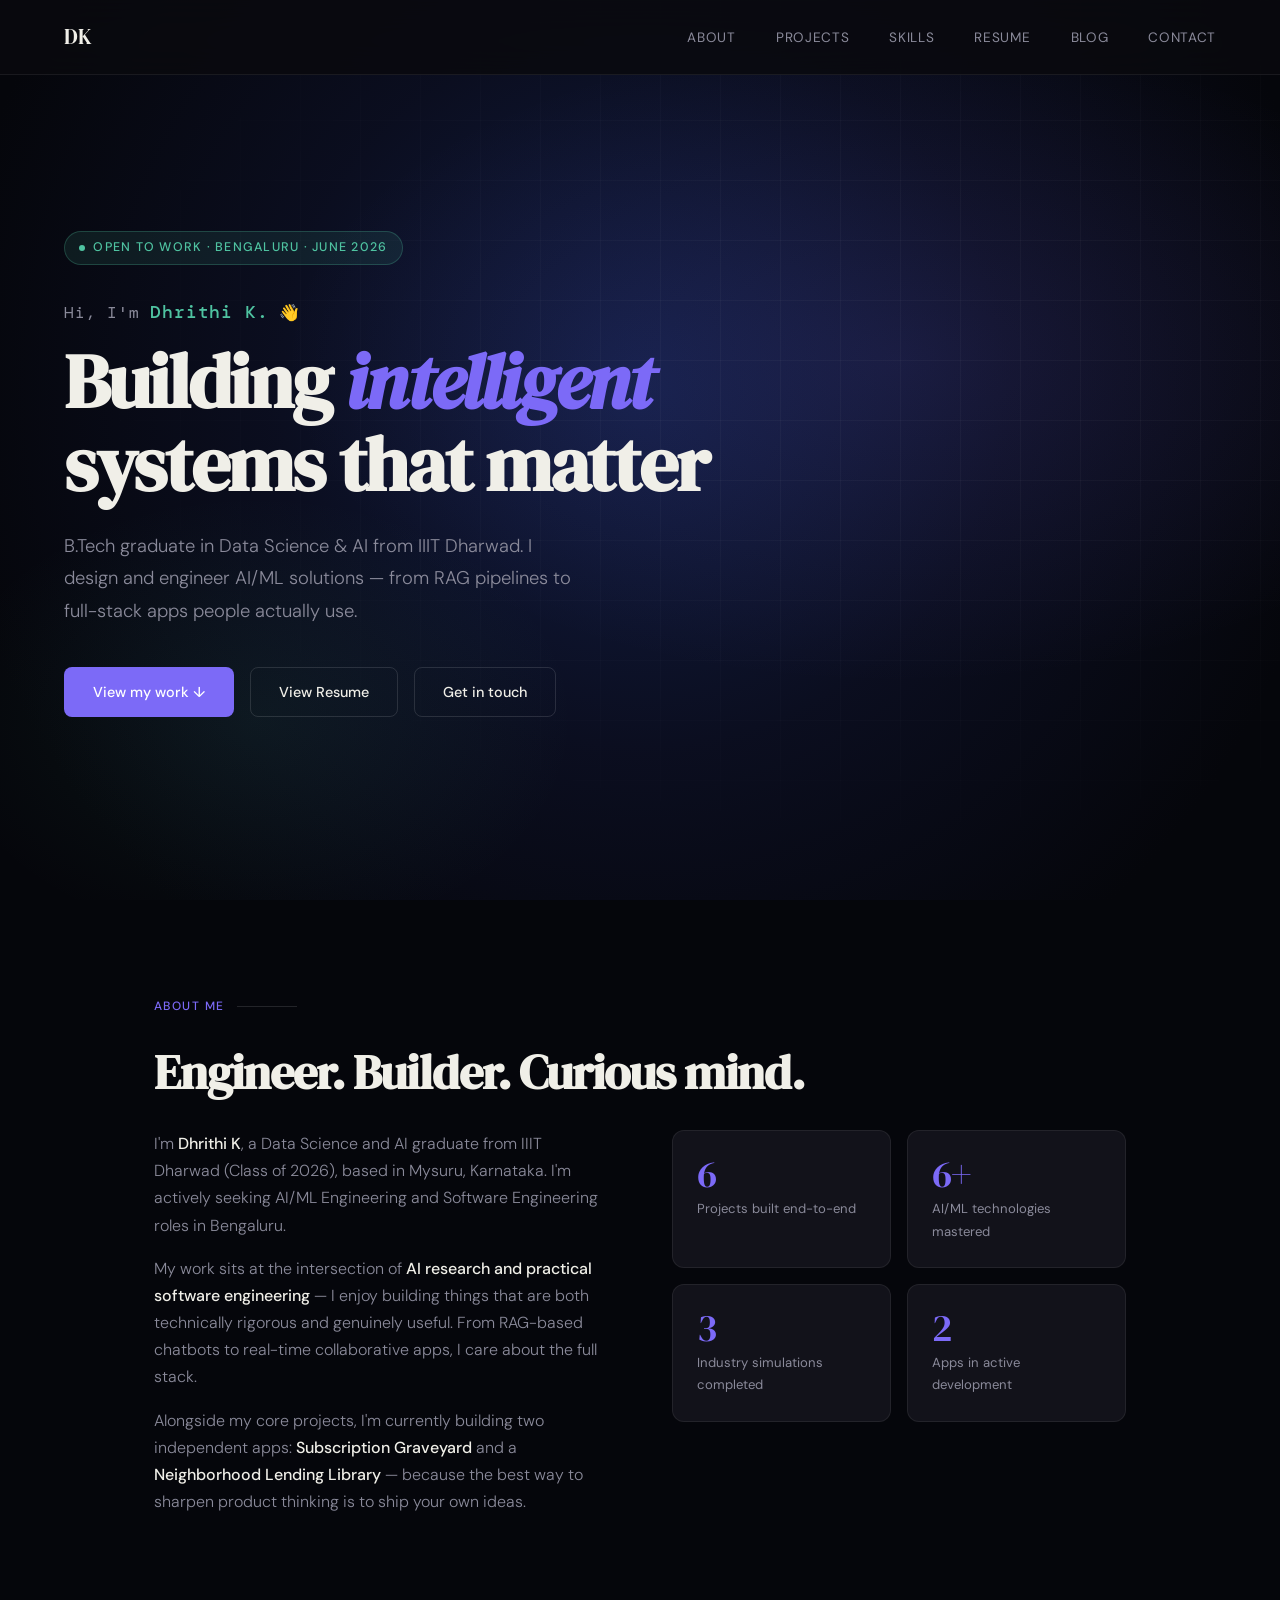
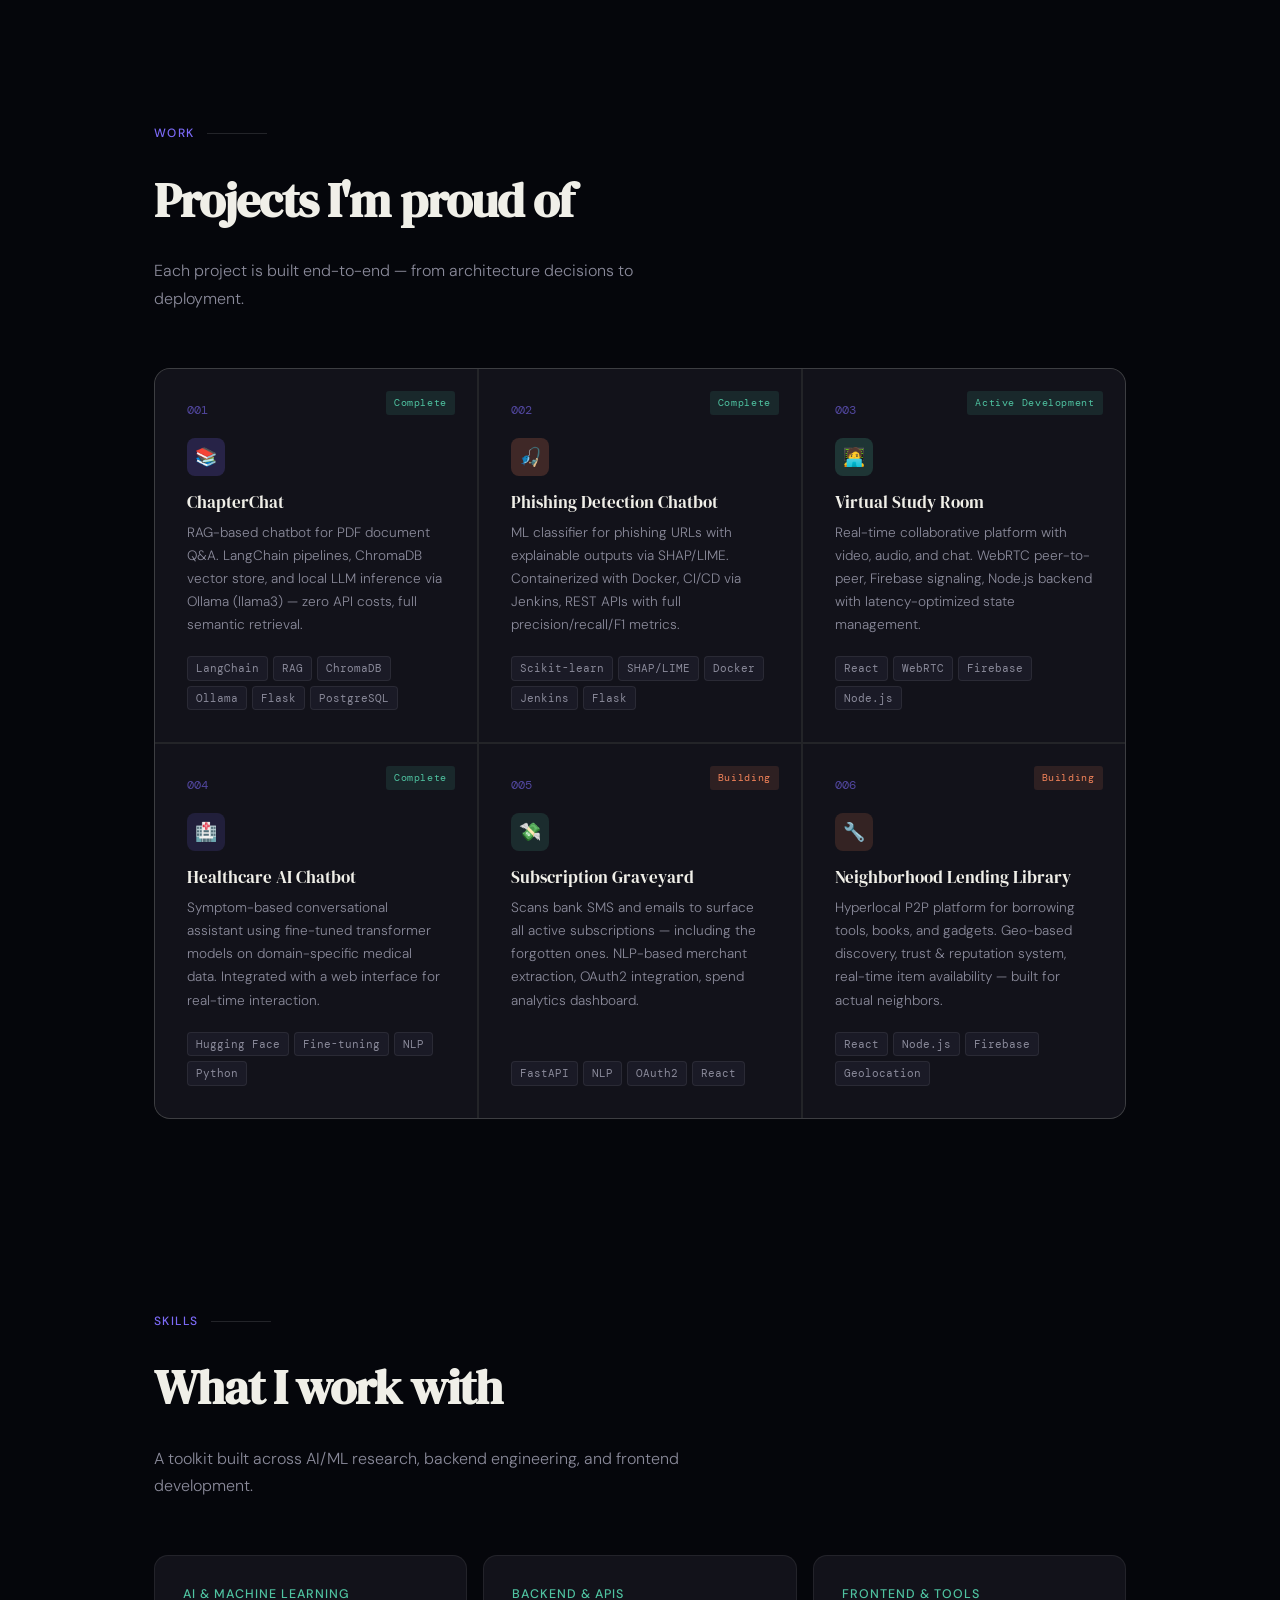
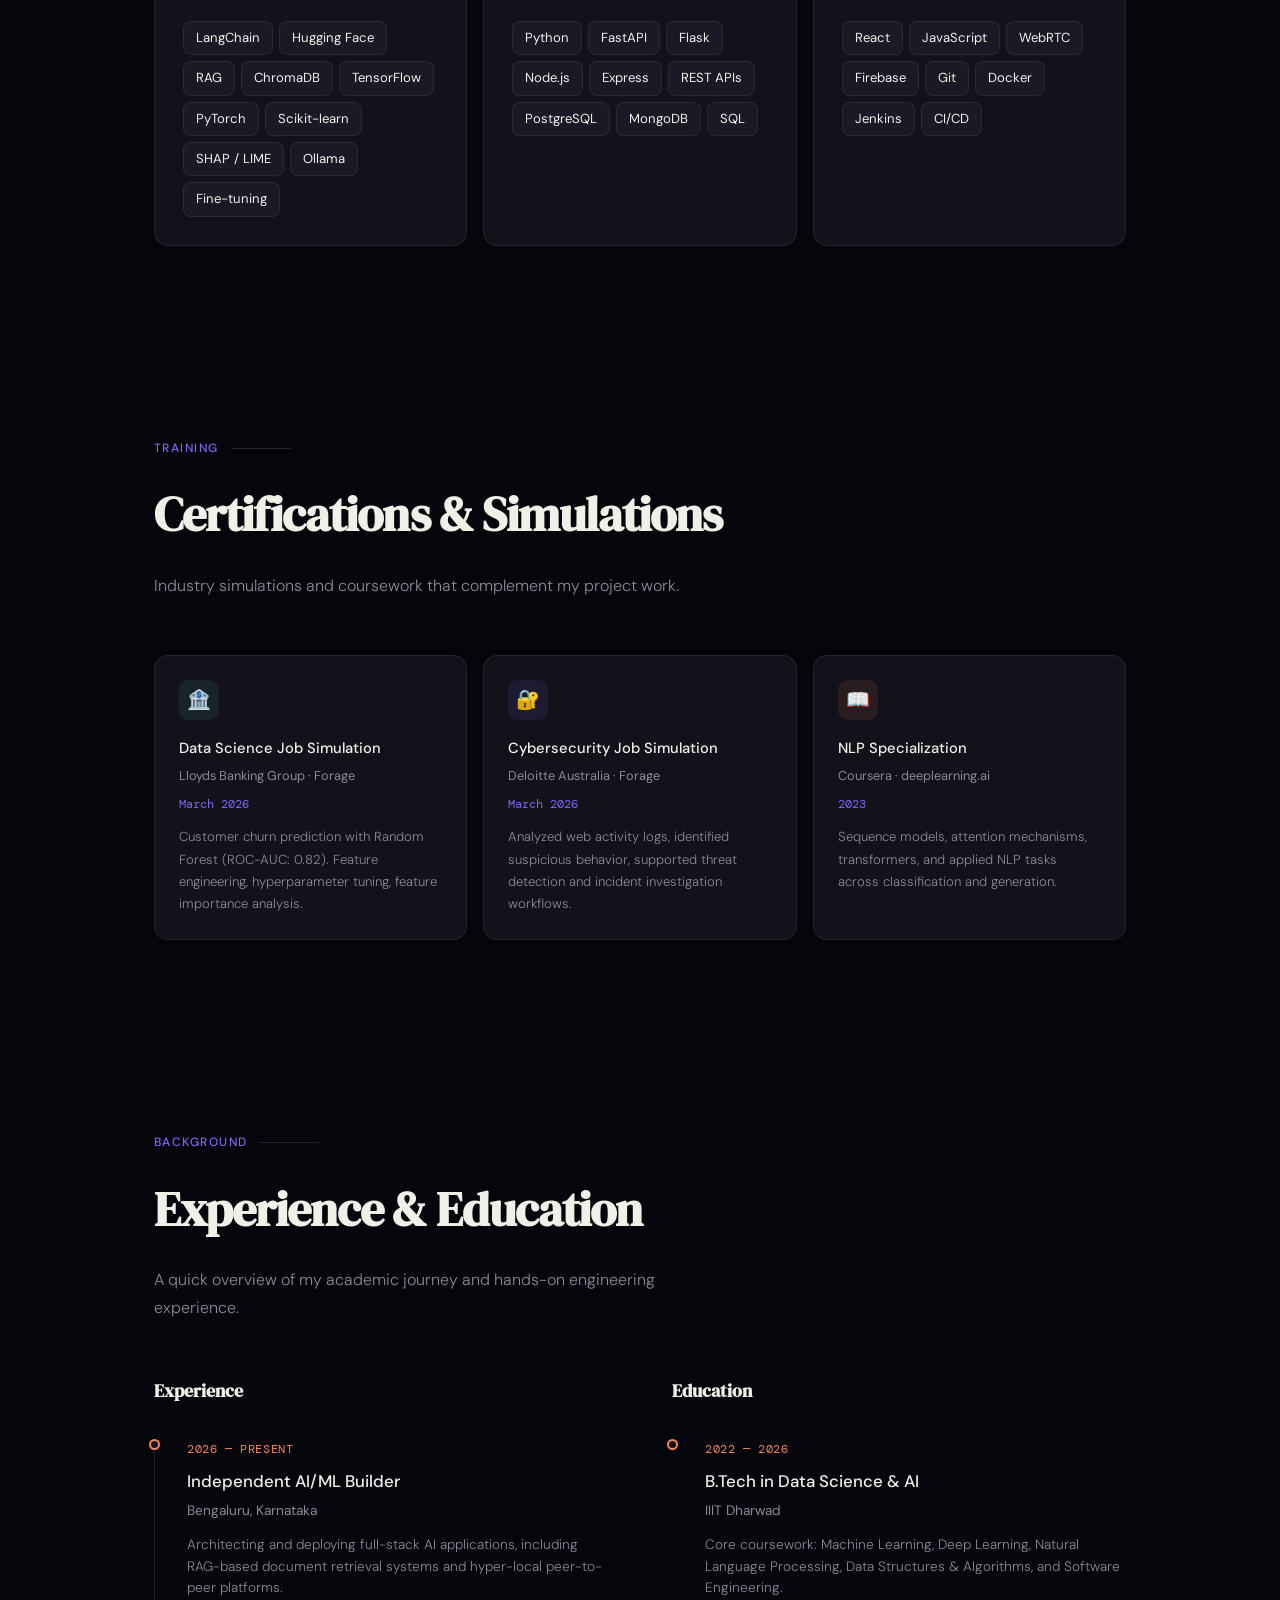
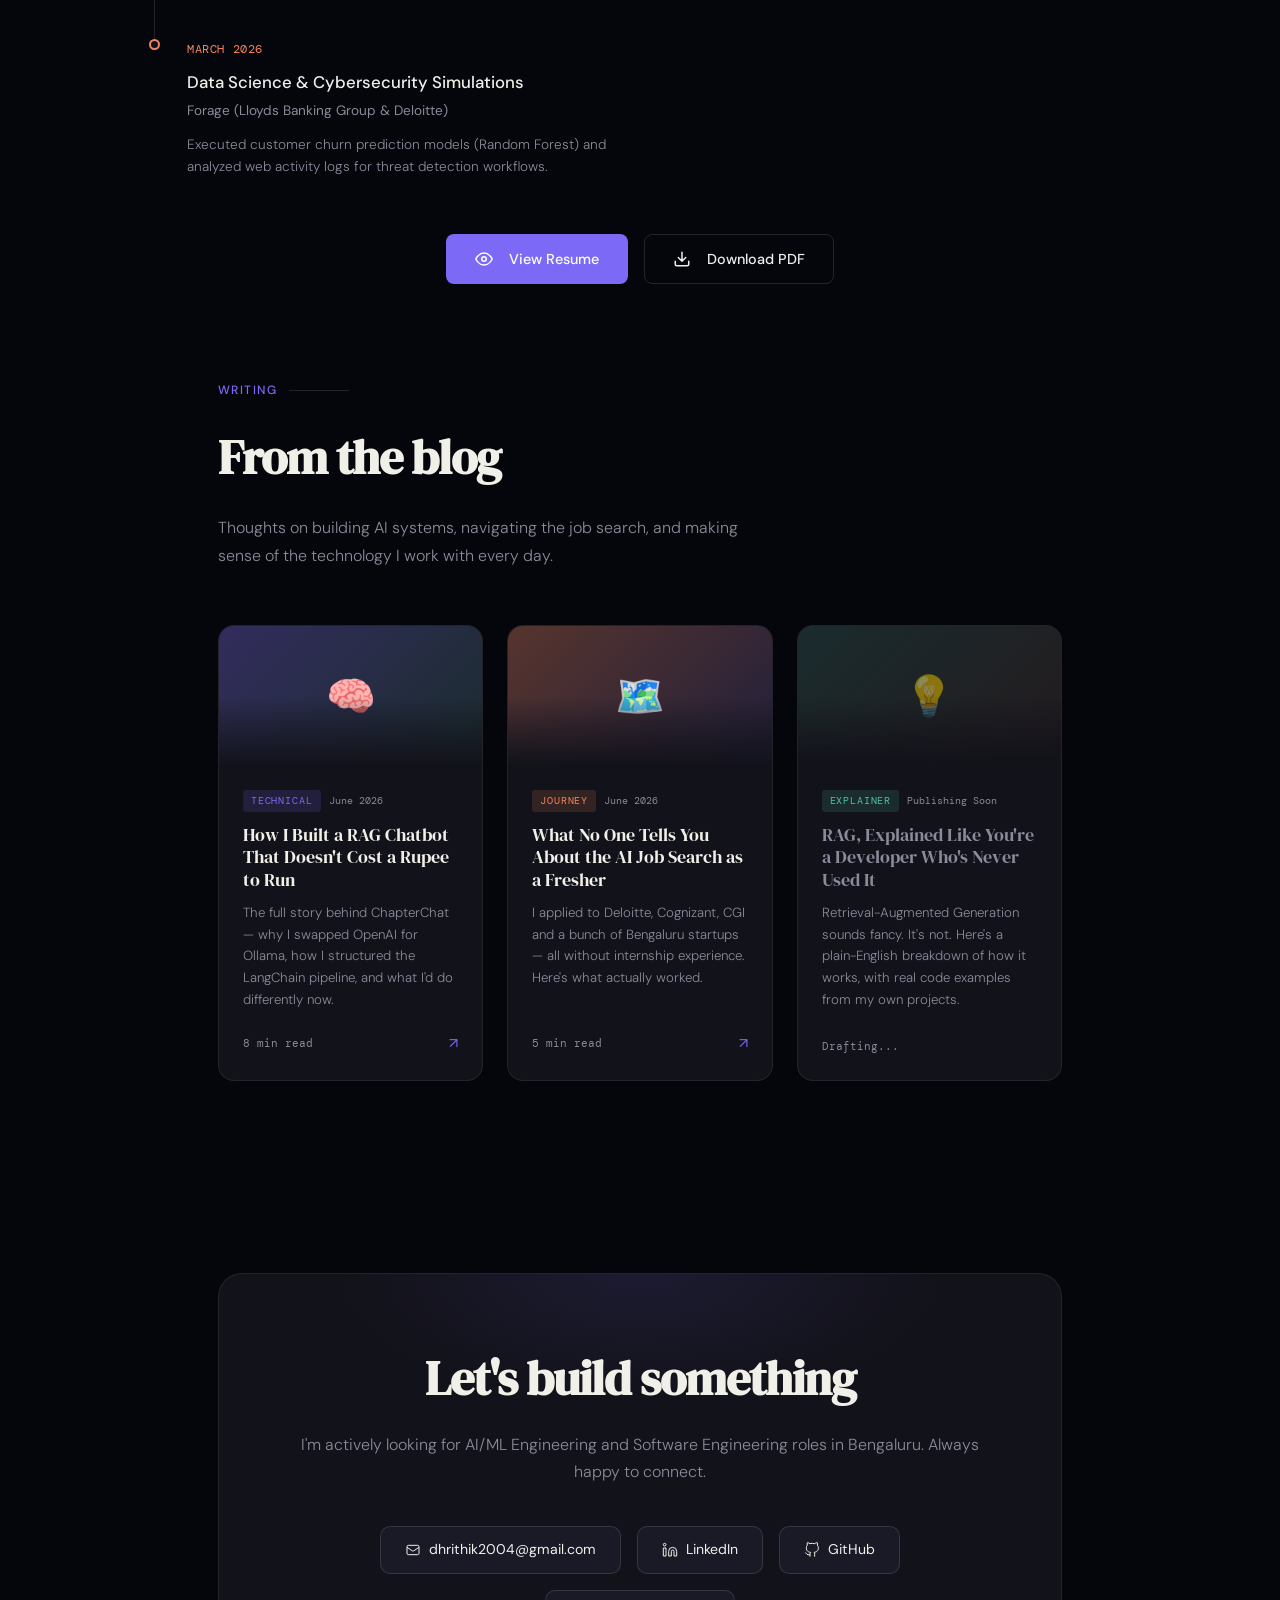
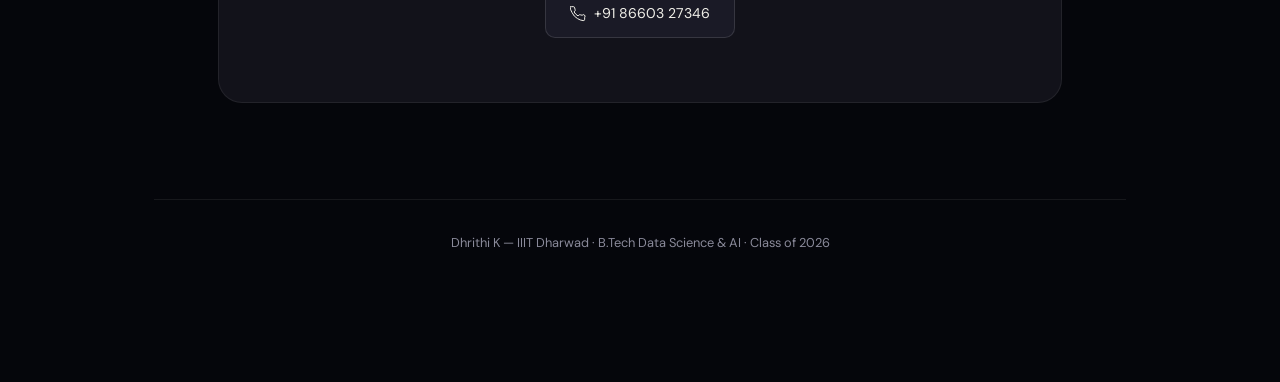
==== commit 7872dab9: "Add files via upload" ====
--- a/index.html
+++ b/index.html
@@ -260,7 +260,7 @@
   <p class="section-intro">Thoughts on building AI systems, navigating the job search, and making sense of the technology I work with every day.</p>
   <div class="blog-grid fade-in">
 
-    <a href="https://code-coffee-curiosity.hashnode.dev/how-i-built-a-rag-chatbot-that-doesnt-cost-a-rupee-to-run" target="_blank" class="blog-card">
+    <a href="https://dhrithi.hashnode.dev/how-i-built-a-rag-chatbot-that-doesn-t-cost-a-rupee-to-run" target="_blank" class="blog-card">
       <div class="blog-banner blog-banner-1">🧠</div>
       <div class="blog-body">
         <div class="blog-meta">
@@ -276,17 +276,18 @@
       </div>
     </a>
 
-    <a href="#blog" class="blog-card" style="cursor: default;">
-      <div class="blog-banner blog-banner-2" style="opacity: 0.5;">🗺️</div>
+    <a href="https://dhrithi.hashnode.dev/the-fresher-job-search" target="_blank" class="blog-card">
+      <div class="blog-banner blog-banner-2">🗺️</div>
       <div class="blog-body">
         <div class="blog-meta">
           <span class="blog-cat cat-journey">Journey</span>
-          <span class="blog-date">Publishing Soon</span>
-        </div>
-        <div class="blog-title" style="color: var(--muted);">What No One Tells You About the AI Job Search as a Fresher</div>
+          <span class="blog-date">June 2026</span>
+        </div>
+        <div class="blog-title">What No One Tells You About the AI Job Search as a Fresher</div>
         <p class="blog-excerpt">I applied to Deloitte, Cognizant, CGI and a bunch of Bengaluru startups — all without internship experience. Here's what actually worked.</p>
         <div class="blog-read">
-          <span class="blog-read-time">Drafting...</span>
+          <span class="blog-read-time">5 min read</span>
+          <span class="blog-arrow">↗</span>
         </div>
       </div>
     </a>
